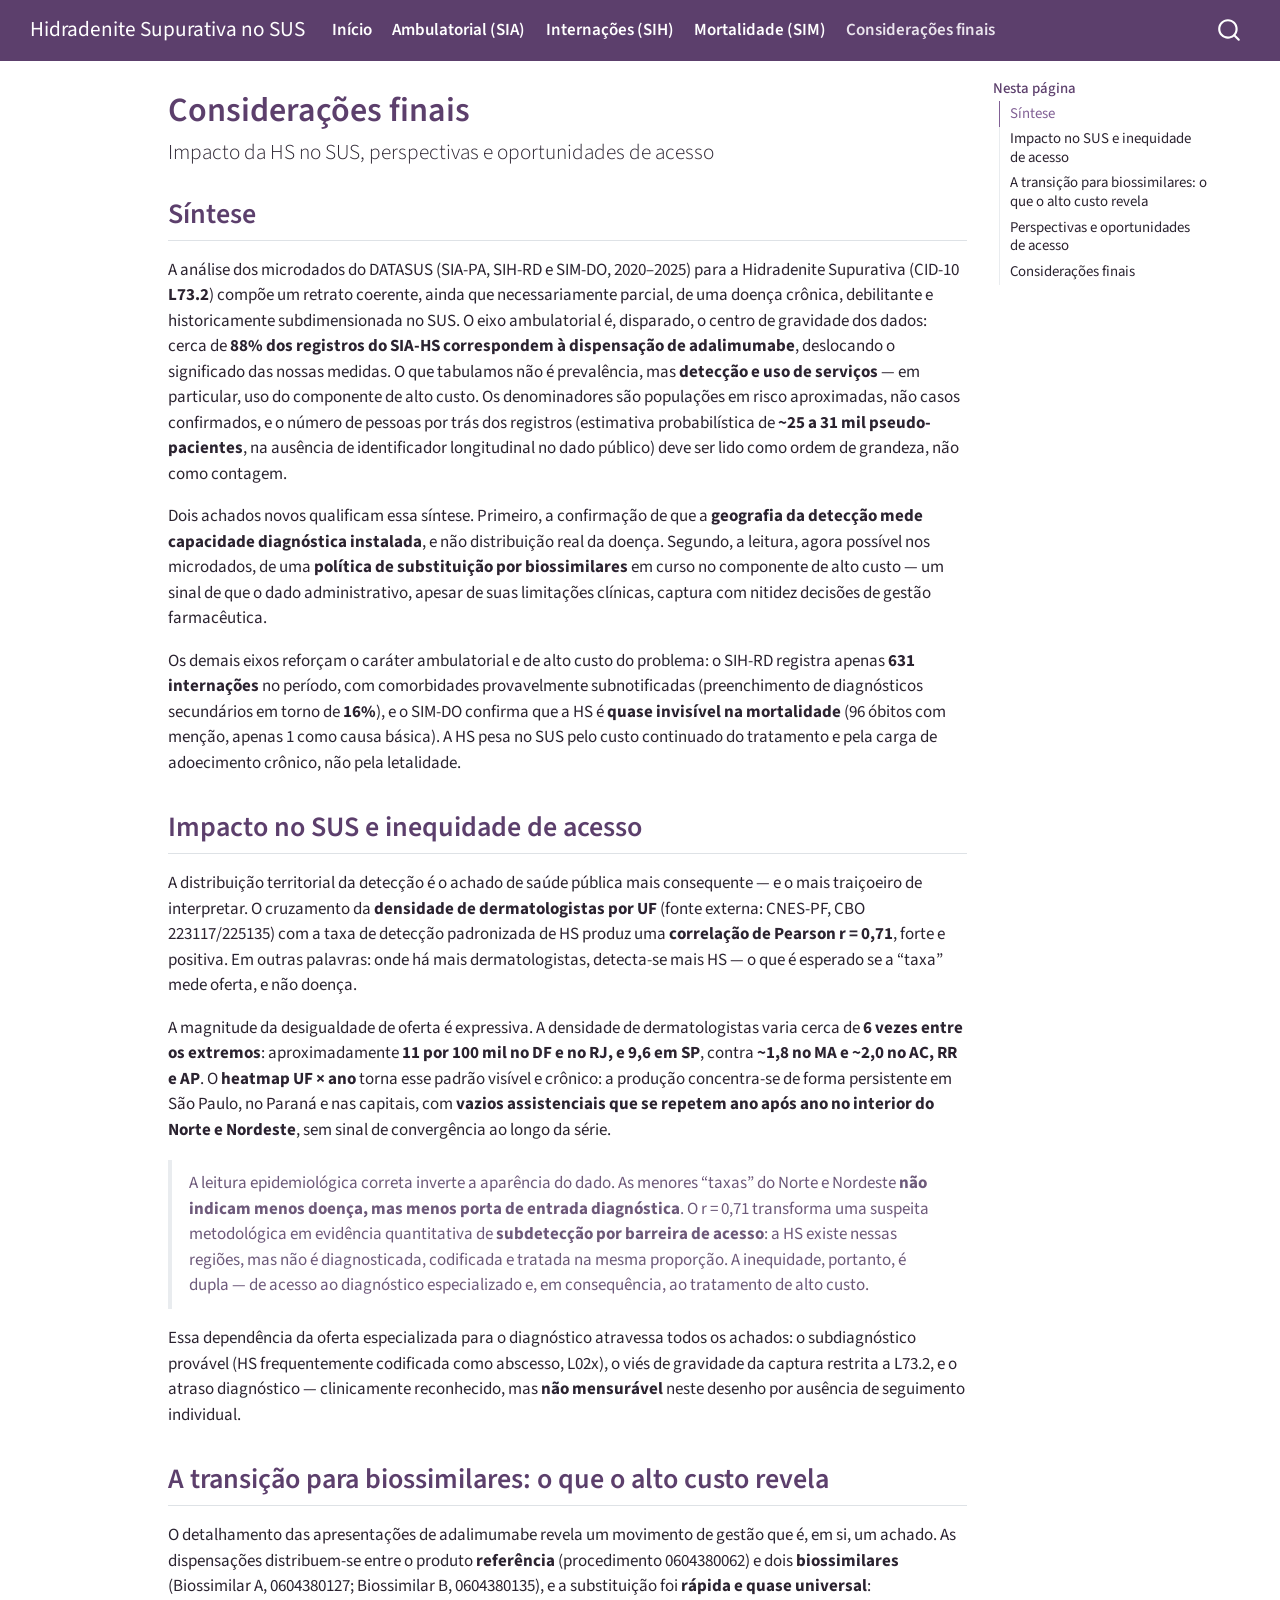
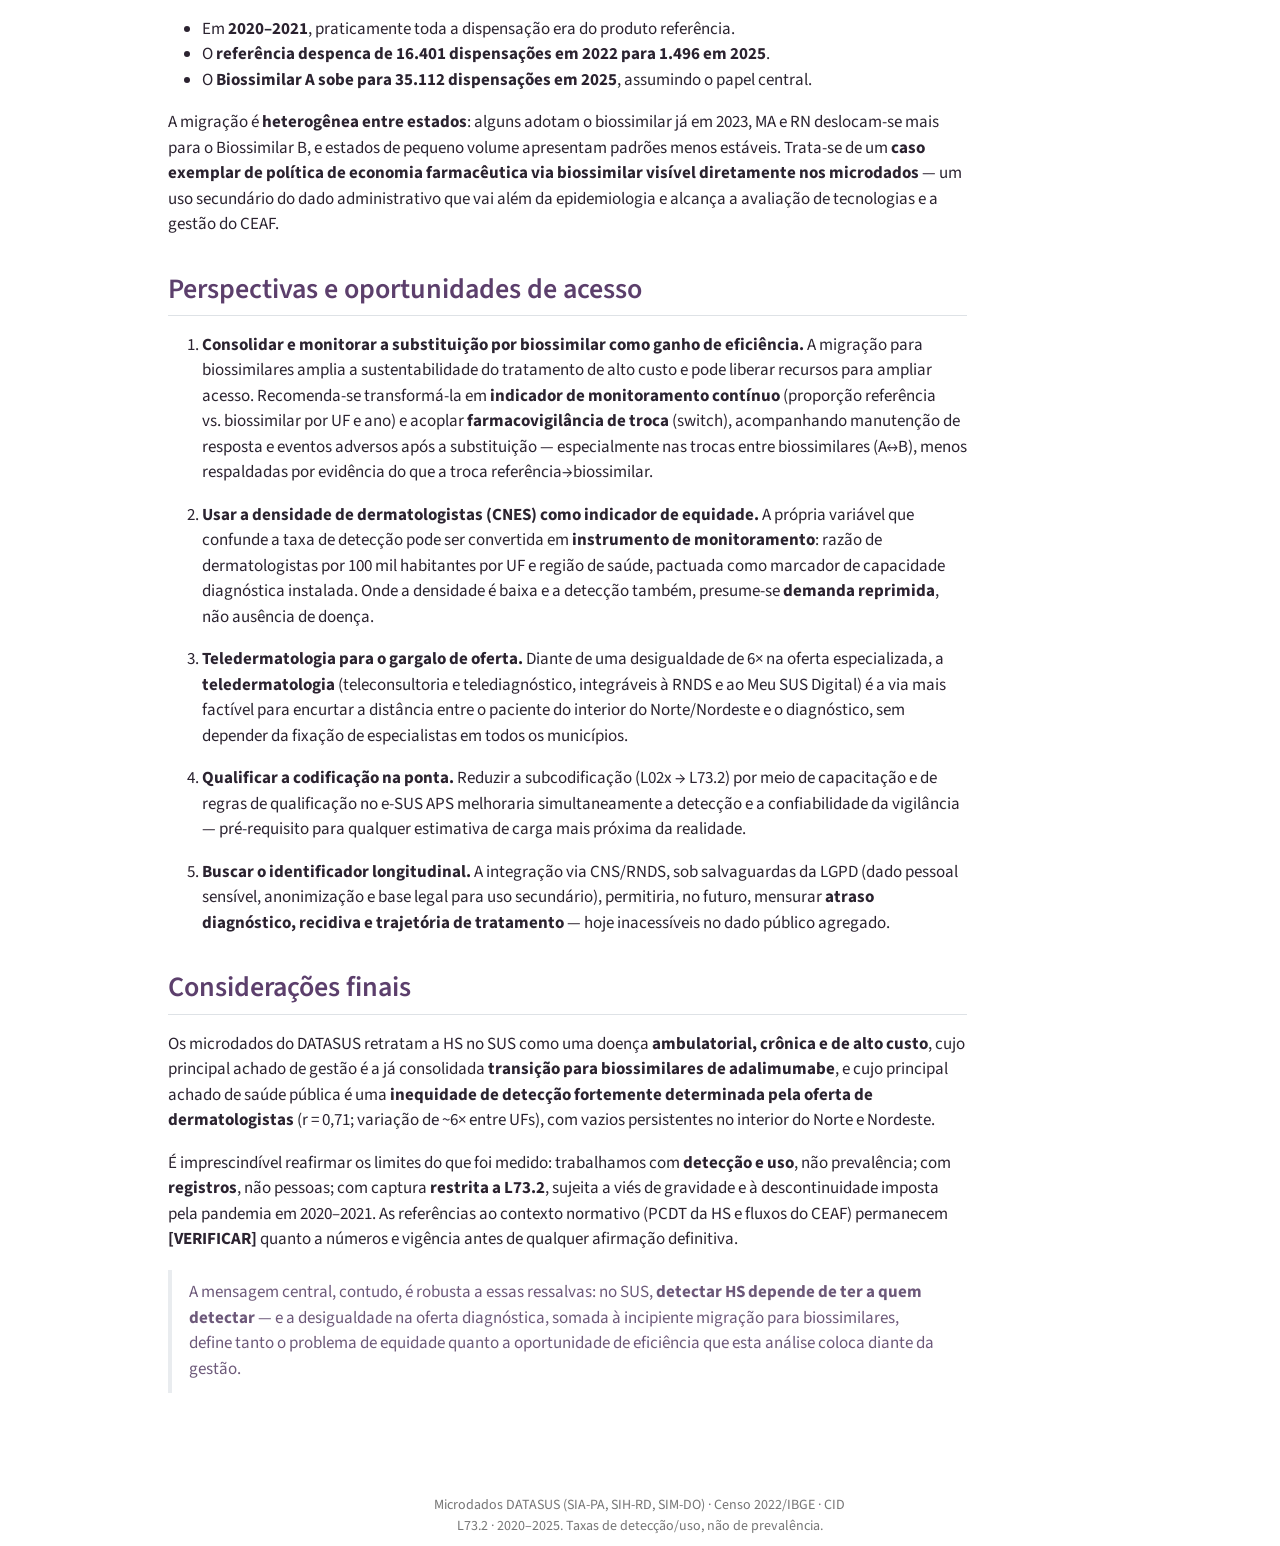
==== docs/consideracoes_finais.html @ 63f838a2 "Pipeline e relatório DATASUS — Hidradenite Supurativa (L73.2), 2020–2025 Pipeline reprodutível (R/ti" ====
<!DOCTYPE html>
<html xmlns="http://www.w3.org/1999/xhtml" lang="pt" xml:lang="pt"><head>

<meta charset="utf-8">
<meta name="generator" content="quarto-1.9.37">

<meta name="viewport" content="width=device-width, initial-scale=1.0, user-scalable=yes">


<title>Considerações finais – Hidradenite Supurativa no SUS</title>
<style>
/* Default styles provided by pandoc.
** See https://pandoc.org/MANUAL.html#variables-for-html for config info.
*/
code{white-space: pre-wrap;}
span.smallcaps{font-variant: small-caps;}
div.columns{display: flex; gap: min(4vw, 1.5em);}
div.column{flex: auto; overflow-x: auto;}
div.hanging-indent{margin-left: 1.5em; text-indent: -1.5em;}
ul.task-list{list-style: none;}
ul.task-list li input[type="checkbox"] {
  width: 0.8em;
  margin: 0 0.8em 0.2em -1em; /* quarto-specific, see https://github.com/quarto-dev/quarto-cli/issues/4556 */ 
  vertical-align: middle;
}
</style>


<script src="site_libs/quarto-nav/quarto-nav.js"></script>
<script src="site_libs/quarto-nav/headroom.min.js"></script>
<script src="site_libs/clipboard/clipboard.min.js"></script>
<script src="site_libs/quarto-search/autocomplete.umd.js"></script>
<script src="site_libs/quarto-search/fuse.min.js"></script>
<script src="site_libs/quarto-search/quarto-search.js"></script>
<meta name="quarto:offset" content="./">
<script src="site_libs/quarto-html/quarto.js" type="module"></script>
<script src="site_libs/quarto-html/tabsets/tabsets.js" type="module"></script>
<script src="site_libs/quarto-html/popper.min.js"></script>
<script src="site_libs/quarto-html/tippy.umd.min.js"></script>
<script src="site_libs/quarto-html/anchor.min.js"></script>
<link href="site_libs/quarto-html/tippy.css" rel="stylesheet">
<link href="site_libs/quarto-html/quarto-syntax-highlighting-7f8f88aac4f3542376d5c11b86a4c14d.css" rel="stylesheet" id="quarto-text-highlighting-styles">
<script src="site_libs/bootstrap/bootstrap.min.js"></script>
<link href="site_libs/bootstrap/bootstrap-icons.css" rel="stylesheet">
<link href="site_libs/bootstrap/bootstrap-8e43b0a3e7ccd0d8d51bb8af812707f5.min.css" rel="stylesheet" append-hash="true" id="quarto-bootstrap" data-mode="light">
<script id="quarto-search-options" type="application/json">{
  "location": "navbar",
  "copy-button": false,
  "collapse-after": 3,
  "panel-placement": "end",
  "type": "overlay",
  "limit": 50,
  "keyboard-shortcut": [
    "f",
    "/",
    "s"
  ],
  "show-item-context": false,
  "language": {
    "search-no-results-text": "Nenhum resultado",
    "search-matching-documents-text": "documentos correspondentes",
    "search-copy-link-title": "Copiar link para a busca",
    "search-hide-matches-text": "Esconder correspondências adicionais",
    "search-more-match-text": "mais correspondência neste documento",
    "search-more-matches-text": "mais correspondências neste documento",
    "search-clear-button-title": "Limpar",
    "search-text-placeholder": "",
    "search-detached-cancel-button-title": "Cancelar",
    "search-submit-button-title": "Enviar",
    "search-label": "Procurar"
  }
}</script>


</head>

<body class="nav-fixed quarto-light">

<div id="quarto-search-results"></div>
  <header id="quarto-header" class="headroom fixed-top">
    <nav class="navbar navbar-expand-lg " data-bs-theme="dark">
      <div class="navbar-container container-fluid">
      <div class="navbar-brand-container mx-auto">
    <a class="navbar-brand" href="./index.html">
    <span class="navbar-title">Hidradenite Supurativa no SUS</span>
    </a>
  </div>
            <div id="quarto-search" class="" title="Procurar"></div>
          <button class="navbar-toggler" type="button" data-bs-toggle="collapse" data-bs-target="#navbarCollapse" aria-controls="navbarCollapse" role="menu" aria-expanded="false" aria-label="Alternar de navegação" onclick="if (window.quartoToggleHeadroom) { window.quartoToggleHeadroom(); }">
  <span class="navbar-toggler-icon"></span>
</button>
          <div class="collapse navbar-collapse" id="navbarCollapse">
            <ul class="navbar-nav navbar-nav-scroll me-auto">
  <li class="nav-item">
    <a class="nav-link" href="./index.html"> 
<span class="menu-text">Início</span></a>
  </li>  
  <li class="nav-item">
    <a class="nav-link" href="./sia_hs.html"> 
<span class="menu-text">Ambulatorial (SIA)</span></a>
  </li>  
  <li class="nav-item">
    <a class="nav-link" href="./sih_hs.html"> 
<span class="menu-text">Internações (SIH)</span></a>
  </li>  
  <li class="nav-item">
    <a class="nav-link" href="./sim_hs.html"> 
<span class="menu-text">Mortalidade (SIM)</span></a>
  </li>  
  <li class="nav-item">
    <a class="nav-link active" href="./consideracoes_finais.html" aria-current="page"> 
<span class="menu-text">Considerações finais</span></a>
  </li>  
</ul>
          </div> <!-- /navcollapse -->
            <div class="quarto-navbar-tools">
</div>
      </div> <!-- /container-fluid -->
    </nav>
</header>
<!-- content -->
<div id="quarto-content" class="quarto-container page-columns page-rows-contents page-layout-article page-navbar">
<!-- sidebar -->
<!-- margin-sidebar -->
    <div id="quarto-margin-sidebar" class="sidebar margin-sidebar">
        <nav id="TOC" role="doc-toc" class="toc-active">
    <h2 id="toc-title">Nesta página</h2>
   
  <ul>
  <li><a href="#síntese" id="toc-síntese" class="nav-link active" data-scroll-target="#síntese">Síntese</a></li>
  <li><a href="#impacto-no-sus-e-inequidade-de-acesso" id="toc-impacto-no-sus-e-inequidade-de-acesso" class="nav-link" data-scroll-target="#impacto-no-sus-e-inequidade-de-acesso">Impacto no SUS e inequidade de acesso</a></li>
  <li><a href="#a-transição-para-biossimilares-o-que-o-alto-custo-revela" id="toc-a-transição-para-biossimilares-o-que-o-alto-custo-revela" class="nav-link" data-scroll-target="#a-transição-para-biossimilares-o-que-o-alto-custo-revela">A transição para biossimilares: o que o alto custo revela</a></li>
  <li><a href="#perspectivas-e-oportunidades-de-acesso" id="toc-perspectivas-e-oportunidades-de-acesso" class="nav-link" data-scroll-target="#perspectivas-e-oportunidades-de-acesso">Perspectivas e oportunidades de acesso</a></li>
  <li><a href="#considerações-finais" id="toc-considerações-finais" class="nav-link" data-scroll-target="#considerações-finais">Considerações finais</a></li>
  </ul>
</nav>
    </div>
<!-- main -->
<main class="content" id="quarto-document-content">

<header id="title-block-header" class="quarto-title-block default">
<div class="quarto-title">
<h1 class="title">Considerações finais</h1>
<p class="subtitle lead">Impacto da HS no SUS, perspectivas e oportunidades de acesso</p>
</div>



<div class="quarto-title-meta">

    
  
    
  </div>
  


</header>


<section id="síntese" class="level2">
<h2 class="anchored" data-anchor-id="síntese">Síntese</h2>
<p>A análise dos microdados do DATASUS (SIA-PA, SIH-RD e SIM-DO, 2020–2025) para a Hidradenite Supurativa (CID-10 <strong>L73.2</strong>) compõe um retrato coerente, ainda que necessariamente parcial, de uma doença crônica, debilitante e historicamente subdimensionada no SUS. O eixo ambulatorial é, disparado, o centro de gravidade dos dados: cerca de <strong>88% dos registros do SIA-HS correspondem à dispensação de adalimumabe</strong>, deslocando o significado das nossas medidas. O que tabulamos não é prevalência, mas <strong>detecção e uso de serviços</strong> — em particular, uso do componente de alto custo. Os denominadores são populações em risco aproximadas, não casos confirmados, e o número de pessoas por trás dos registros (estimativa probabilística de <strong>~25 a 31 mil pseudo-pacientes</strong>, na ausência de identificador longitudinal no dado público) deve ser lido como ordem de grandeza, não como contagem.</p>
<p>Dois achados novos qualificam essa síntese. Primeiro, a confirmação de que a <strong>geografia da detecção mede capacidade diagnóstica instalada</strong>, e não distribuição real da doença. Segundo, a leitura, agora possível nos microdados, de uma <strong>política de substituição por biossimilares</strong> em curso no componente de alto custo — um sinal de que o dado administrativo, apesar de suas limitações clínicas, captura com nitidez decisões de gestão farmacêutica.</p>
<p>Os demais eixos reforçam o caráter ambulatorial e de alto custo do problema: o SIH-RD registra apenas <strong>631 internações</strong> no período, com comorbidades provavelmente subnotificadas (preenchimento de diagnósticos secundários em torno de <strong>16%</strong>), e o SIM-DO confirma que a HS é <strong>quase invisível na mortalidade</strong> (96 óbitos com menção, apenas 1 como causa básica). A HS pesa no SUS pelo custo continuado do tratamento e pela carga de adoecimento crônico, não pela letalidade.</p>
</section>
<section id="impacto-no-sus-e-inequidade-de-acesso" class="level2">
<h2 class="anchored" data-anchor-id="impacto-no-sus-e-inequidade-de-acesso">Impacto no SUS e inequidade de acesso</h2>
<p>A distribuição territorial da detecção é o achado de saúde pública mais consequente — e o mais traiçoeiro de interpretar. O cruzamento da <strong>densidade de dermatologistas por UF</strong> (fonte externa: CNES-PF, CBO 223117/225135) com a taxa de detecção padronizada de HS produz uma <strong>correlação de Pearson r = 0,71</strong>, forte e positiva. Em outras palavras: onde há mais dermatologistas, detecta-se mais HS — o que é esperado se a “taxa” mede oferta, e não doença.</p>
<p>A magnitude da desigualdade de oferta é expressiva. A densidade de dermatologistas varia cerca de <strong>6 vezes entre os extremos</strong>: aproximadamente <strong>11 por 100 mil no DF e no RJ, e 9,6 em SP</strong>, contra <strong>~1,8 no MA e ~2,0 no AC, RR e AP</strong>. O <strong>heatmap UF × ano</strong> torna esse padrão visível e crônico: a produção concentra-se de forma persistente em São Paulo, no Paraná e nas capitais, com <strong>vazios assistenciais que se repetem ano após ano no interior do Norte e Nordeste</strong>, sem sinal de convergência ao longo da série.</p>
<blockquote class="blockquote">
<p>A leitura epidemiológica correta inverte a aparência do dado. As menores “taxas” do Norte e Nordeste <strong>não indicam menos doença, mas menos porta de entrada diagnóstica</strong>. O r = 0,71 transforma uma suspeita metodológica em evidência quantitativa de <strong>subdetecção por barreira de acesso</strong>: a HS existe nessas regiões, mas não é diagnosticada, codificada e tratada na mesma proporção. A inequidade, portanto, é dupla — de acesso ao diagnóstico especializado e, em consequência, ao tratamento de alto custo.</p>
</blockquote>
<p>Essa dependência da oferta especializada para o diagnóstico atravessa todos os achados: o subdiagnóstico provável (HS frequentemente codificada como abscesso, L02x), o viés de gravidade da captura restrita a L73.2, e o atraso diagnóstico — clinicamente reconhecido, mas <strong>não mensurável</strong> neste desenho por ausência de seguimento individual.</p>
</section>
<section id="a-transição-para-biossimilares-o-que-o-alto-custo-revela" class="level2">
<h2 class="anchored" data-anchor-id="a-transição-para-biossimilares-o-que-o-alto-custo-revela">A transição para biossimilares: o que o alto custo revela</h2>
<p>O detalhamento das apresentações de adalimumabe revela um movimento de gestão que é, em si, um achado. As dispensações distribuem-se entre o produto <strong>referência</strong> (procedimento 0604380062) e dois <strong>biossimilares</strong> (Biossimilar A, 0604380127; Biossimilar B, 0604380135), e a substituição foi <strong>rápida e quase universal</strong>:</p>
<ul>
<li>Em <strong>2020–2021</strong>, praticamente toda a dispensação era do produto referência.</li>
<li>O <strong>referência despenca de 16.401 dispensações em 2022 para 1.496 em 2025</strong>.</li>
<li>O <strong>Biossimilar A sobe para 35.112 dispensações em 2025</strong>, assumindo o papel central.</li>
</ul>
<p>A migração é <strong>heterogênea entre estados</strong>: alguns adotam o biossimilar já em 2023, MA e RN deslocam-se mais para o Biossimilar B, e estados de pequeno volume apresentam padrões menos estáveis. Trata-se de um <strong>caso exemplar de política de economia farmacêutica via biossimilar visível diretamente nos microdados</strong> — um uso secundário do dado administrativo que vai além da epidemiologia e alcança a avaliação de tecnologias e a gestão do CEAF.</p>
</section>
<section id="perspectivas-e-oportunidades-de-acesso" class="level2">
<h2 class="anchored" data-anchor-id="perspectivas-e-oportunidades-de-acesso">Perspectivas e oportunidades de acesso</h2>
<ol type="1">
<li><p><strong>Consolidar e monitorar a substituição por biossimilar como ganho de eficiência.</strong> A migração para biossimilares amplia a sustentabilidade do tratamento de alto custo e pode liberar recursos para ampliar acesso. Recomenda-se transformá-la em <strong>indicador de monitoramento contínuo</strong> (proporção referência vs.&nbsp;biossimilar por UF e ano) e acoplar <strong>farmacovigilância de troca</strong> (switch), acompanhando manutenção de resposta e eventos adversos após a substituição — especialmente nas trocas entre biossimilares (A↔︎B), menos respaldadas por evidência do que a troca referência→biossimilar.</p></li>
<li><p><strong>Usar a densidade de dermatologistas (CNES) como indicador de equidade.</strong> A própria variável que confunde a taxa de detecção pode ser convertida em <strong>instrumento de monitoramento</strong>: razão de dermatologistas por 100 mil habitantes por UF e região de saúde, pactuada como marcador de capacidade diagnóstica instalada. Onde a densidade é baixa e a detecção também, presume-se <strong>demanda reprimida</strong>, não ausência de doença.</p></li>
<li><p><strong>Teledermatologia para o gargalo de oferta.</strong> Diante de uma desigualdade de 6× na oferta especializada, a <strong>teledermatologia</strong> (teleconsultoria e telediagnóstico, integráveis à RNDS e ao Meu SUS Digital) é a via mais factível para encurtar a distância entre o paciente do interior do Norte/Nordeste e o diagnóstico, sem depender da fixação de especialistas em todos os municípios.</p></li>
<li><p><strong>Qualificar a codificação na ponta.</strong> Reduzir a subcodificação (L02x → L73.2) por meio de capacitação e de regras de qualificação no e-SUS APS melhoraria simultaneamente a detecção e a confiabilidade da vigilância — pré-requisito para qualquer estimativa de carga mais próxima da realidade.</p></li>
<li><p><strong>Buscar o identificador longitudinal.</strong> A integração via CNS/RNDS, sob salvaguardas da LGPD (dado pessoal sensível, anonimização e base legal para uso secundário), permitiria, no futuro, mensurar <strong>atraso diagnóstico, recidiva e trajetória de tratamento</strong> — hoje inacessíveis no dado público agregado.</p></li>
</ol>
</section>
<section id="considerações-finais" class="level2">
<h2 class="anchored" data-anchor-id="considerações-finais">Considerações finais</h2>
<p>Os microdados do DATASUS retratam a HS no SUS como uma doença <strong>ambulatorial, crônica e de alto custo</strong>, cujo principal achado de gestão é a já consolidada <strong>transição para biossimilares de adalimumabe</strong>, e cujo principal achado de saúde pública é uma <strong>inequidade de detecção fortemente determinada pela oferta de dermatologistas</strong> (r = 0,71; variação de ~6× entre UFs), com vazios persistentes no interior do Norte e Nordeste.</p>
<p>É imprescindível reafirmar os limites do que foi medido: trabalhamos com <strong>detecção e uso</strong>, não prevalência; com <strong>registros</strong>, não pessoas; com captura <strong>restrita a L73.2</strong>, sujeita a viés de gravidade e à descontinuidade imposta pela pandemia em 2020–2021. As referências ao contexto normativo (PCDT da HS e fluxos do CEAF) permanecem <strong>[VERIFICAR]</strong> quanto a números e vigência antes de qualquer afirmação definitiva.</p>
<blockquote class="blockquote">
<p>A mensagem central, contudo, é robusta a essas ressalvas: no SUS, <strong>detectar HS depende de ter a quem detectar</strong> — e a desigualdade na oferta diagnóstica, somada à incipiente migração para biossimilares, define tanto o problema de equidade quanto a oportunidade de eficiência que esta análise coloca diante da gestão.</p>
</blockquote>


</section>

</main> <!-- /main -->
<script id="quarto-html-after-body" type="application/javascript">
  window.document.addEventListener("DOMContentLoaded", function (event) {
    const icon = "";
    const anchorJS = new window.AnchorJS();
    anchorJS.options = {
      placement: 'right',
      icon: icon
    };
    anchorJS.add('.anchored');
    const isCodeAnnotation = (el) => {
      for (const clz of el.classList) {
        if (clz.startsWith('code-annotation-')) {                     
          return true;
        }
      }
      return false;
    }
    const onCopySuccess = function(e) {
      // button target
      const button = e.trigger;
      // don't keep focus
      button.blur();
      // flash "checked"
      button.classList.add('code-copy-button-checked');
      var currentTitle = button.getAttribute("title");
      button.setAttribute("title", "Copiada");
      let tooltip;
      if (window.bootstrap) {
        button.setAttribute("data-bs-toggle", "tooltip");
        button.setAttribute("data-bs-placement", "left");
        button.setAttribute("data-bs-title", "Copiada");
        tooltip = new bootstrap.Tooltip(button, 
          { trigger: "manual", 
            customClass: "code-copy-button-tooltip",
            offset: [0, -8]});
        tooltip.show();    
      }
      setTimeout(function() {
        if (tooltip) {
          tooltip.hide();
          button.removeAttribute("data-bs-title");
          button.removeAttribute("data-bs-toggle");
          button.removeAttribute("data-bs-placement");
        }
        button.setAttribute("title", currentTitle);
        button.classList.remove('code-copy-button-checked');
      }, 1000);
      // clear code selection
      e.clearSelection();
    }
    const getTextToCopy = function(trigger) {
      const outerScaffold = trigger.parentElement.cloneNode(true);
      const codeEl = outerScaffold.querySelector('code');
      for (const childEl of codeEl.children) {
        if (isCodeAnnotation(childEl)) {
          childEl.remove();
        }
      }
      return codeEl.innerText;
    }
    const clipboard = new window.ClipboardJS('.code-copy-button:not([data-in-quarto-modal])', {
      text: getTextToCopy
    });
    clipboard.on('success', onCopySuccess);
    if (window.document.getElementById('quarto-embedded-source-code-modal')) {
      const clipboardModal = new window.ClipboardJS('.code-copy-button[data-in-quarto-modal]', {
        text: getTextToCopy,
        container: window.document.getElementById('quarto-embedded-source-code-modal')
      });
      clipboardModal.on('success', onCopySuccess);
    }
      var localhostRegex = new RegExp(/^(?:http|https):\/\/localhost\:?[0-9]*\//);
      var mailtoRegex = new RegExp(/^mailto:/);
        var filterRegex = new RegExp('/' + window.location.host + '/');
      var isInternal = (href) => {
          return filterRegex.test(href) || localhostRegex.test(href) || mailtoRegex.test(href);
      }
      // Inspect non-navigation links and adorn them if external
     var links = window.document.querySelectorAll('a[href]:not(.nav-link):not(.navbar-brand):not(.toc-action):not(.sidebar-link):not(.sidebar-item-toggle):not(.pagination-link):not(.no-external):not([aria-hidden]):not(.dropdown-item):not(.quarto-navigation-tool):not(.about-link)');
      for (var i=0; i<links.length; i++) {
        const link = links[i];
        if (!isInternal(link.href)) {
          // undo the damage that might have been done by quarto-nav.js in the case of
          // links that we want to consider external
          if (link.dataset.originalHref !== undefined) {
            link.href = link.dataset.originalHref;
          }
        }
      }
    function tippyHover(el, contentFn, onTriggerFn, onUntriggerFn) {
      const config = {
        allowHTML: true,
        maxWidth: 500,
        delay: 100,
        arrow: false,
        appendTo: function(el) {
            return el.parentElement;
        },
        interactive: true,
        interactiveBorder: 10,
        theme: 'quarto',
        placement: 'bottom-start',
      };
      if (contentFn) {
        config.content = contentFn;
      }
      if (onTriggerFn) {
        config.onTrigger = onTriggerFn;
      }
      if (onUntriggerFn) {
        config.onUntrigger = onUntriggerFn;
      }
      window.tippy(el, config); 
    }
    const noterefs = window.document.querySelectorAll('a[role="doc-noteref"]');
    for (var i=0; i<noterefs.length; i++) {
      const ref = noterefs[i];
      tippyHover(ref, function() {
        // use id or data attribute instead here
        let href = ref.getAttribute('data-footnote-href') || ref.getAttribute('href');
        try { href = new URL(href).hash; } catch {}
        const id = href.replace(/^#\/?/, "");
        const note = window.document.getElementById(id);
        if (note) {
          return note.innerHTML;
        } else {
          return "";
        }
      });
    }
    const xrefs = window.document.querySelectorAll('a.quarto-xref');
    const processXRef = (id, note) => {
      // Strip column container classes
      const stripColumnClz = (el) => {
        el.classList.remove("page-full", "page-columns");
        if (el.children) {
          for (const child of el.children) {
            stripColumnClz(child);
          }
        }
      }
      stripColumnClz(note)
      if (id === null || id.startsWith('sec-')) {
        // Special case sections, only their first couple elements
        const container = document.createElement("div");
        if (note.children && note.children.length > 2) {
          container.appendChild(note.children[0].cloneNode(true));
          for (let i = 1; i < note.children.length; i++) {
            const child = note.children[i];
            if (child.tagName === "P" && child.innerText === "") {
              continue;
            } else {
              container.appendChild(child.cloneNode(true));
              break;
            }
          }
          if (window.Quarto?.typesetMath) {
            window.Quarto.typesetMath(container);
          }
          return container.innerHTML
        } else {
          if (window.Quarto?.typesetMath) {
            window.Quarto.typesetMath(note);
          }
          return note.innerHTML;
        }
      } else {
        // Remove any anchor links if they are present
        const anchorLink = note.querySelector('a.anchorjs-link');
        if (anchorLink) {
          anchorLink.remove();
        }
        if (window.Quarto?.typesetMath) {
          window.Quarto.typesetMath(note);
        }
        if (note.classList.contains("callout")) {
          return note.outerHTML;
        } else {
          return note.innerHTML;
        }
      }
    }
    for (var i=0; i<xrefs.length; i++) {
      const xref = xrefs[i];
      tippyHover(xref, undefined, function(instance) {
        instance.disable();
        let url = xref.getAttribute('href');
        let hash = undefined; 
        if (url.startsWith('#')) {
          hash = url;
        } else {
          try { hash = new URL(url).hash; } catch {}
        }
        if (hash) {
          const id = hash.replace(/^#\/?/, "");
          const note = window.document.getElementById(id);
          if (note !== null) {
            try {
              const html = processXRef(id, note.cloneNode(true));
              instance.setContent(html);
            } finally {
              instance.enable();
              instance.show();
            }
          } else {
            // See if we can fetch this
            fetch(url.split('#')[0])
            .then(res => res.text())
            .then(html => {
              const parser = new DOMParser();
              const htmlDoc = parser.parseFromString(html, "text/html");
              const note = htmlDoc.getElementById(id);
              if (note !== null) {
                const html = processXRef(id, note);
                instance.setContent(html);
              } 
            }).finally(() => {
              instance.enable();
              instance.show();
            });
          }
        } else {
          // See if we can fetch a full url (with no hash to target)
          // This is a special case and we should probably do some content thinning / targeting
          fetch(url)
          .then(res => res.text())
          .then(html => {
            const parser = new DOMParser();
            const htmlDoc = parser.parseFromString(html, "text/html");
            const note = htmlDoc.querySelector('main.content');
            if (note !== null) {
              // This should only happen for chapter cross references
              // (since there is no id in the URL)
              // remove the first header
              if (note.children.length > 0 && note.children[0].tagName === "HEADER") {
                note.children[0].remove();
              }
              const html = processXRef(null, note);
              instance.setContent(html);
            } 
          }).finally(() => {
            instance.enable();
            instance.show();
          });
        }
      }, function(instance) {
      });
    }
        let selectedAnnoteEl;
        const selectorForAnnotation = ( cell, annotation) => {
          let cellAttr = 'data-code-cell="' + cell + '"';
          let lineAttr = 'data-code-annotation="' +  annotation + '"';
          const selector = 'span[' + cellAttr + '][' + lineAttr + ']';
          return selector;
        }
        const selectCodeLines = (annoteEl) => {
          const doc = window.document;
          const targetCell = annoteEl.getAttribute("data-target-cell");
          const targetAnnotation = annoteEl.getAttribute("data-target-annotation");
          const annoteSpan = window.document.querySelector(selectorForAnnotation(targetCell, targetAnnotation));
          const lines = annoteSpan.getAttribute("data-code-lines").split(",");
          const lineIds = lines.map((line) => {
            return targetCell + "-" + line;
          })
          let top = null;
          let height = null;
          let parent = null;
          if (lineIds.length > 0) {
              //compute the position of the single el (top and bottom and make a div)
              const el = window.document.getElementById(lineIds[0]);
              top = el.offsetTop;
              height = el.offsetHeight;
              parent = el.parentElement.parentElement;
            if (lineIds.length > 1) {
              const lastEl = window.document.getElementById(lineIds[lineIds.length - 1]);
              const bottom = lastEl.offsetTop + lastEl.offsetHeight;
              height = bottom - top;
            }
            if (top !== null && height !== null && parent !== null) {
              // cook up a div (if necessary) and position it 
              let div = window.document.getElementById("code-annotation-line-highlight");
              if (div === null) {
                div = window.document.createElement("div");
                div.setAttribute("id", "code-annotation-line-highlight");
                div.style.position = 'absolute';
                parent.appendChild(div);
              }
              div.style.top = top - 2 + "px";
              div.style.height = height + 4 + "px";
              div.style.left = 0;
              let gutterDiv = window.document.getElementById("code-annotation-line-highlight-gutter");
              if (gutterDiv === null) {
                gutterDiv = window.document.createElement("div");
                gutterDiv.setAttribute("id", "code-annotation-line-highlight-gutter");
                gutterDiv.style.position = 'absolute';
                const codeCell = window.document.getElementById(targetCell);
                const gutter = codeCell.querySelector('.code-annotation-gutter');
                gutter.appendChild(gutterDiv);
              }
              gutterDiv.style.top = top - 2 + "px";
              gutterDiv.style.height = height + 4 + "px";
            }
            selectedAnnoteEl = annoteEl;
          }
        };
        const unselectCodeLines = () => {
          const elementsIds = ["code-annotation-line-highlight", "code-annotation-line-highlight-gutter"];
          elementsIds.forEach((elId) => {
            const div = window.document.getElementById(elId);
            if (div) {
              div.remove();
            }
          });
          selectedAnnoteEl = undefined;
        };
          // Handle positioning of the toggle
      window.addEventListener(
        "resize",
        throttle(() => {
          elRect = undefined;
          if (selectedAnnoteEl) {
            selectCodeLines(selectedAnnoteEl);
          }
        }, 10)
      );
      function throttle(fn, ms) {
      let throttle = false;
      let timer;
        return (...args) => {
          if(!throttle) { // first call gets through
              fn.apply(this, args);
              throttle = true;
          } else { // all the others get throttled
              if(timer) clearTimeout(timer); // cancel #2
              timer = setTimeout(() => {
                fn.apply(this, args);
                timer = throttle = false;
              }, ms);
          }
        };
      }
        // Attach click handler to the DT
        const annoteDls = window.document.querySelectorAll('dt[data-target-cell]');
        for (const annoteDlNode of annoteDls) {
          annoteDlNode.addEventListener('click', (event) => {
            const clickedEl = event.target;
            if (clickedEl !== selectedAnnoteEl) {
              unselectCodeLines();
              const activeEl = window.document.querySelector('dt[data-target-cell].code-annotation-active');
              if (activeEl) {
                activeEl.classList.remove('code-annotation-active');
              }
              selectCodeLines(clickedEl);
              clickedEl.classList.add('code-annotation-active');
            } else {
              // Unselect the line
              unselectCodeLines();
              clickedEl.classList.remove('code-annotation-active');
            }
          });
        }
    const findCites = (el) => {
      const parentEl = el.parentElement;
      if (parentEl) {
        const cites = parentEl.dataset.cites;
        if (cites) {
          return {
            el,
            cites: cites.split(' ')
          };
        } else {
          return findCites(el.parentElement)
        }
      } else {
        return undefined;
      }
    };
    var bibliorefs = window.document.querySelectorAll('a[role="doc-biblioref"]');
    for (var i=0; i<bibliorefs.length; i++) {
      const ref = bibliorefs[i];
      const citeInfo = findCites(ref);
      if (citeInfo) {
        tippyHover(citeInfo.el, function() {
          var popup = window.document.createElement('div');
          citeInfo.cites.forEach(function(cite) {
            var citeDiv = window.document.createElement('div');
            citeDiv.classList.add('hanging-indent');
            citeDiv.classList.add('csl-entry');
            var biblioDiv = window.document.getElementById('ref-' + cite);
            if (biblioDiv) {
              citeDiv.innerHTML = biblioDiv.innerHTML;
            }
            popup.appendChild(citeDiv);
          });
          return popup.innerHTML;
        });
      }
    }
  });
  </script>
</div> <!-- /content -->
<footer class="footer">
  <div class="nav-footer">
    <div class="nav-footer-left">
      &nbsp;
    </div>   
    <div class="nav-footer-center">
<p>Microdados DATASUS (SIA-PA, SIH-RD, SIM-DO) · Censo 2022/IBGE · CID L73.2 · 2020–2025. Taxas de detecção/uso, não de prevalência.</p>
</div>
    <div class="nav-footer-right">
      &nbsp;
    </div>
  </div>
</footer>




</body></html>
---- docs/site_libs/quarto-html/tippy.css ----
.tippy-box[data-animation=fade][data-state=hidden]{opacity:0}[data-tippy-root]{max-width:calc(100vw - 10px)}.tippy-box{position:relative;background-color:#333;color:#fff;border-radius:4px;font-size:14px;line-height:1.4;white-space:normal;outline:0;transition-property:transform,visibility,opacity}.tippy-box[data-placement^=top]>.tippy-arrow{bottom:0}.tippy-box[data-placement^=top]>.tippy-arrow:before{bottom:-7px;left:0;border-width:8px 8px 0;border-top-color:initial;transform-origin:center top}.tippy-box[data-placement^=bottom]>.tippy-arrow{top:0}.tippy-box[data-placement^=bottom]>.tippy-arrow:before{top:-7px;left:0;border-width:0 8px 8px;border-bottom-color:initial;transform-origin:center bottom}.tippy-box[data-placement^=left]>.tippy-arrow{right:0}.tippy-box[data-placement^=left]>.tippy-arrow:before{border-width:8px 0 8px 8px;border-left-color:initial;right:-7px;transform-origin:center left}.tippy-box[data-placement^=right]>.tippy-arrow{left:0}.tippy-box[data-placement^=right]>.tippy-arrow:before{left:-7px;border-width:8px 8px 8px 0;border-right-color:initial;transform-origin:center right}.tippy-box[data-inertia][data-state=visible]{transition-timing-function:cubic-bezier(.54,1.5,.38,1.11)}.tippy-arrow{width:16px;height:16px;color:#333}.tippy-arrow:before{content:"";position:absolute;border-color:transparent;border-style:solid}.tippy-content{position:relative;padding:5px 9px;z-index:1}
---- docs/site_libs/quarto-html/quarto-syntax-highlighting-7f8f88aac4f3542376d5c11b86a4c14d.css ----
/* quarto syntax highlight colors */
:root {
  --quarto-hl-ot-color: #003B4F;
  --quarto-hl-at-color: #657422;
  --quarto-hl-ss-color: #20794D;
  --quarto-hl-an-color: #5E5E5E;
  --quarto-hl-fu-color: #4758AB;
  --quarto-hl-st-color: #20794D;
  --quarto-hl-cf-color: #003B4F;
  --quarto-hl-op-color: #5E5E5E;
  --quarto-hl-er-color: #AD0000;
  --quarto-hl-bn-color: #AD0000;
  --quarto-hl-al-color: #AD0000;
  --quarto-hl-va-color: #111111;
  --quarto-hl-bu-color: inherit;
  --quarto-hl-ex-color: inherit;
  --quarto-hl-pp-color: #AD0000;
  --quarto-hl-in-color: #5E5E5E;
  --quarto-hl-vs-color: #20794D;
  --quarto-hl-wa-color: #5E5E5E;
  --quarto-hl-do-color: #5E5E5E;
  --quarto-hl-im-color: #00769E;
  --quarto-hl-ch-color: #20794D;
  --quarto-hl-dt-color: #AD0000;
  --quarto-hl-fl-color: #AD0000;
  --quarto-hl-co-color: #5E5E5E;
  --quarto-hl-cv-color: #5E5E5E;
  --quarto-hl-cn-color: #8f5902;
  --quarto-hl-sc-color: #5E5E5E;
  --quarto-hl-dv-color: #AD0000;
  --quarto-hl-kw-color: #003B4F;
}

/* other quarto variables */
:root {
  --quarto-font-monospace: SFMono-Regular, Menlo, Monaco, Consolas, "Liberation Mono", "Courier New", monospace;
}

/* syntax highlight based on Pandoc's rules */
pre > code.sourceCode > span {
  color: #003B4F;
}

code.sourceCode > span {
  color: #003B4F;
}

div.sourceCode,
div.sourceCode pre.sourceCode {
  color: #003B4F;
}

/* Normal */
code span {
  color: #003B4F;
}

/* Alert */
code span.al {
  color: #AD0000;
  font-style: inherit;
}

/* Annotation */
code span.an {
  color: #5E5E5E;
  font-style: inherit;
}

/* Attribute */
code span.at {
  color: #657422;
  font-style: inherit;
}

/* BaseN */
code span.bn {
  color: #AD0000;
  font-style: inherit;
}

/* BuiltIn */
code span.bu {
  font-style: inherit;
}

/* ControlFlow */
code span.cf {
  color: #003B4F;
  font-weight: bold;
  font-style: inherit;
}

/* Char */
code span.ch {
  color: #20794D;
  font-style: inherit;
}

/* Constant */
code span.cn {
  color: #8f5902;
  font-style: inherit;
}

/* Comment */
code span.co {
  color: #5E5E5E;
  font-style: inherit;
}

/* CommentVar */
code span.cv {
  color: #5E5E5E;
  font-style: italic;
}

/* Documentation */
code span.do {
  color: #5E5E5E;
  font-style: italic;
}

/* DataType */
code span.dt {
  color: #AD0000;
  font-style: inherit;
}

/* DecVal */
code span.dv {
  color: #AD0000;
  font-style: inherit;
}

/* Error */
code span.er {
  color: #AD0000;
  font-style: inherit;
}

/* Extension */
code span.ex {
  font-style: inherit;
}

/* Float */
code span.fl {
  color: #AD0000;
  font-style: inherit;
}

/* Function */
code span.fu {
  color: #4758AB;
  font-style: inherit;
}

/* Import */
code span.im {
  color: #00769E;
  font-style: inherit;
}

/* Information */
code span.in {
  color: #5E5E5E;
  font-style: inherit;
}

/* Keyword */
code span.kw {
  color: #003B4F;
  font-weight: bold;
  font-style: inherit;
}

/* Operator */
code span.op {
  color: #5E5E5E;
  font-style: inherit;
}

/* Other */
code span.ot {
  color: #003B4F;
  font-style: inherit;
}

/* Preprocessor */
code span.pp {
  color: #AD0000;
  font-style: inherit;
}

/* SpecialChar */
code span.sc {
  color: #5E5E5E;
  font-style: inherit;
}

/* SpecialString */
code span.ss {
  color: #20794D;
  font-style: inherit;
}

/* String */
code span.st {
  color: #20794D;
  font-style: inherit;
}

/* Variable */
code span.va {
  color: #111111;
  font-style: inherit;
}

/* VerbatimString */
code span.vs {
  color: #20794D;
  font-style: inherit;
}

/* Warning */
code span.wa {
  color: #5E5E5E;
  font-style: italic;
}

.prevent-inlining {
  content: "</";
}

/*# sourceMappingURL=789ad8cd35626ba772517505b42a116e.css.map */
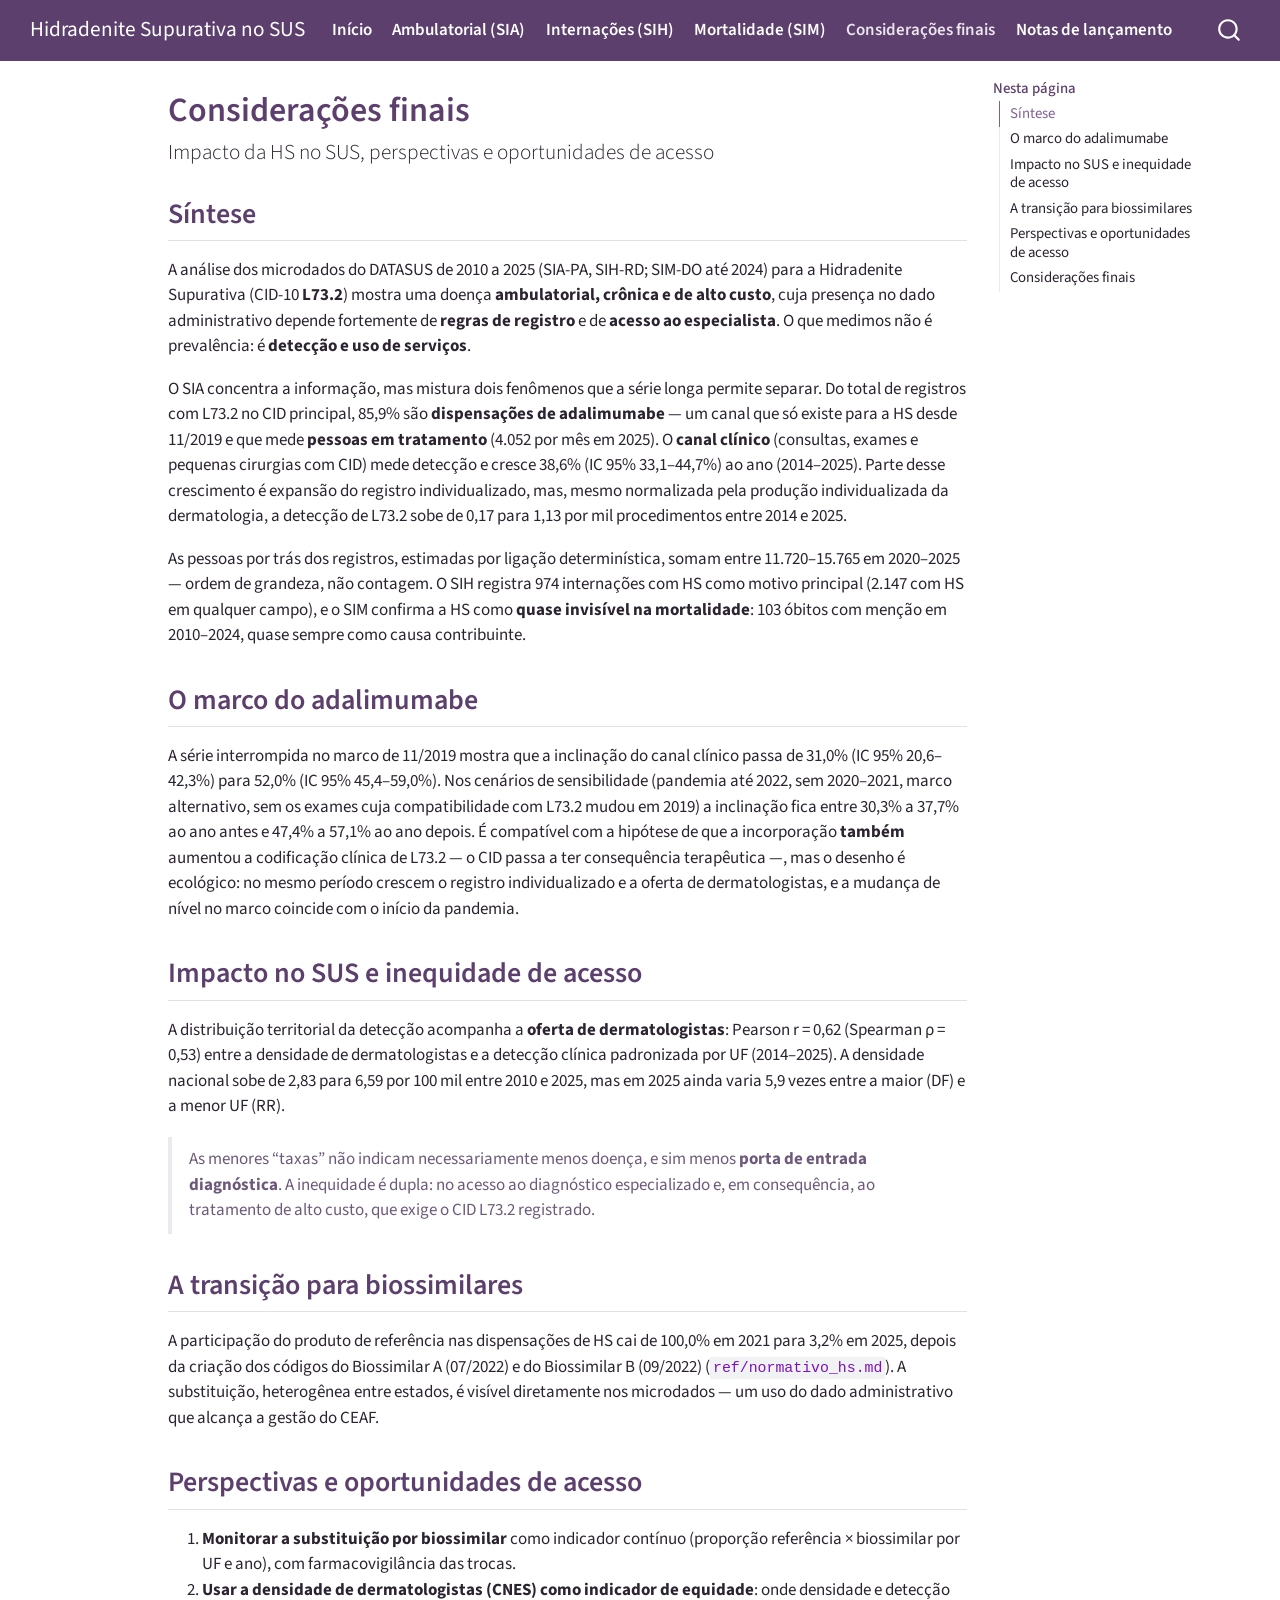
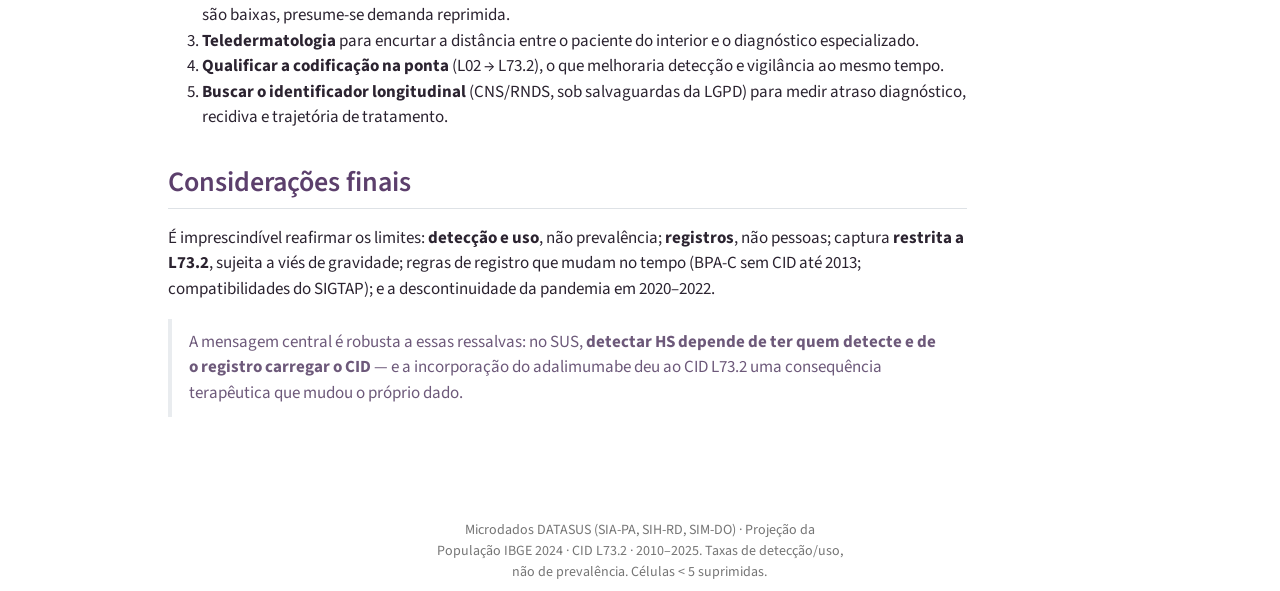
==== commit 98a970c1: "v2: série 2010–2025 a partir dos DBC originais (R550-2) - Definição de caso versionada (scripts/hs_l" ====
--- a/docs/consideracoes_finais.html
+++ b/docs/consideracoes_finais.html
@@ -111,6 +111,10 @@
     <a class="nav-link active" href="./consideracoes_finais.html" aria-current="page"> 
 <span class="menu-text">Considerações finais</span></a>
   </li>  
+  <li class="nav-item">
+    <a class="nav-link" href="./notas_lancamento.html"> 
+<span class="menu-text">Notas de lançamento</span></a>
+  </li>  
 </ul>
           </div> <!-- /navcollapse -->
             <div class="quarto-navbar-tools">
@@ -128,8 +132,9 @@
    
   <ul>
   <li><a href="#síntese" id="toc-síntese" class="nav-link active" data-scroll-target="#síntese">Síntese</a></li>
+  <li><a href="#o-marco-do-adalimumabe" id="toc-o-marco-do-adalimumabe" class="nav-link" data-scroll-target="#o-marco-do-adalimumabe">O marco do adalimumabe</a></li>
   <li><a href="#impacto-no-sus-e-inequidade-de-acesso" id="toc-impacto-no-sus-e-inequidade-de-acesso" class="nav-link" data-scroll-target="#impacto-no-sus-e-inequidade-de-acesso">Impacto no SUS e inequidade de acesso</a></li>
-  <li><a href="#a-transição-para-biossimilares-o-que-o-alto-custo-revela" id="toc-a-transição-para-biossimilares-o-que-o-alto-custo-revela" class="nav-link" data-scroll-target="#a-transição-para-biossimilares-o-que-o-alto-custo-revela">A transição para biossimilares: o que o alto custo revela</a></li>
+  <li><a href="#a-transição-para-biossimilares" id="toc-a-transição-para-biossimilares" class="nav-link" data-scroll-target="#a-transição-para-biossimilares">A transição para biossimilares</a></li>
   <li><a href="#perspectivas-e-oportunidades-de-acesso" id="toc-perspectivas-e-oportunidades-de-acesso" class="nav-link" data-scroll-target="#perspectivas-e-oportunidades-de-acesso">Perspectivas e oportunidades de acesso</a></li>
   <li><a href="#considerações-finais" id="toc-considerações-finais" class="nav-link" data-scroll-target="#considerações-finais">Considerações finais</a></li>
   </ul>
@@ -160,45 +165,40 @@
 
 <section id="síntese" class="level2">
 <h2 class="anchored" data-anchor-id="síntese">Síntese</h2>
-<p>A análise dos microdados do DATASUS (SIA-PA, SIH-RD e SIM-DO, 2020–2025) para a Hidradenite Supurativa (CID-10 <strong>L73.2</strong>) compõe um retrato coerente, ainda que necessariamente parcial, de uma doença crônica, debilitante e historicamente subdimensionada no SUS. O eixo ambulatorial é, disparado, o centro de gravidade dos dados: cerca de <strong>88% dos registros do SIA-HS correspondem à dispensação de adalimumabe</strong>, deslocando o significado das nossas medidas. O que tabulamos não é prevalência, mas <strong>detecção e uso de serviços</strong> — em particular, uso do componente de alto custo. Os denominadores são populações em risco aproximadas, não casos confirmados, e o número de pessoas por trás dos registros (estimativa probabilística de <strong>~25 a 31 mil pseudo-pacientes</strong>, na ausência de identificador longitudinal no dado público) deve ser lido como ordem de grandeza, não como contagem.</p>
-<p>Dois achados novos qualificam essa síntese. Primeiro, a confirmação de que a <strong>geografia da detecção mede capacidade diagnóstica instalada</strong>, e não distribuição real da doença. Segundo, a leitura, agora possível nos microdados, de uma <strong>política de substituição por biossimilares</strong> em curso no componente de alto custo — um sinal de que o dado administrativo, apesar de suas limitações clínicas, captura com nitidez decisões de gestão farmacêutica.</p>
-<p>Os demais eixos reforçam o caráter ambulatorial e de alto custo do problema: o SIH-RD registra apenas <strong>631 internações</strong> no período, com comorbidades provavelmente subnotificadas (preenchimento de diagnósticos secundários em torno de <strong>16%</strong>), e o SIM-DO confirma que a HS é <strong>quase invisível na mortalidade</strong> (96 óbitos com menção, apenas 1 como causa básica). A HS pesa no SUS pelo custo continuado do tratamento e pela carga de adoecimento crônico, não pela letalidade.</p>
+<p>A análise dos microdados do DATASUS de 2010 a 2025 (SIA-PA, SIH-RD; SIM-DO até 2024) para a Hidradenite Supurativa (CID-10 <strong>L73.2</strong>) mostra uma doença <strong>ambulatorial, crônica e de alto custo</strong>, cuja presença no dado administrativo depende fortemente de <strong>regras de registro</strong> e de <strong>acesso ao especialista</strong>. O que medimos não é prevalência: é <strong>detecção e uso de serviços</strong>.</p>
+<p>O SIA concentra a informação, mas mistura dois fenômenos que a série longa permite separar. Do total de registros com L73.2 no CID principal, 85,9% são <strong>dispensações de adalimumabe</strong> — um canal que só existe para a HS desde 11/2019 e que mede <strong>pessoas em tratamento</strong> (4.052 por mês em 2025). O <strong>canal clínico</strong> (consultas, exames e pequenas cirurgias com CID) mede detecção e cresce 38,6% (IC 95% 33,1–44,7%) ao ano (2014–2025). Parte desse crescimento é expansão do registro individualizado, mas, mesmo normalizada pela produção individualizada da dermatologia, a detecção de L73.2 sobe de 0,17 para 1,13 por mil procedimentos entre 2014 e 2025.</p>
+<p>As pessoas por trás dos registros, estimadas por ligação determinística, somam entre 11.720–15.765 em 2020–2025 — ordem de grandeza, não contagem. O SIH registra 974 internações com HS como motivo principal (2.147 com HS em qualquer campo), e o SIM confirma a HS como <strong>quase invisível na mortalidade</strong>: 103 óbitos com menção em 2010–2024, quase sempre como causa contribuinte.</p>
+</section>
+<section id="o-marco-do-adalimumabe" class="level2">
+<h2 class="anchored" data-anchor-id="o-marco-do-adalimumabe">O marco do adalimumabe</h2>
+<p>A série interrompida no marco de 11/2019 mostra que a inclinação do canal clínico passa de 31,0% (IC 95% 20,6–42,3%) para 52,0% (IC 95% 45,4–59,0%). Nos cenários de sensibilidade (pandemia até 2022, sem 2020–2021, marco alternativo, sem os exames cuja compatibilidade com L73.2 mudou em 2019) a inclinação fica entre 30,3% a 37,7% ao ano antes e 47,4% a 57,1% ao ano depois. É compatível com a hipótese de que a incorporação <strong>também</strong> aumentou a codificação clínica de L73.2 — o CID passa a ter consequência terapêutica —, mas o desenho é ecológico: no mesmo período crescem o registro individualizado e a oferta de dermatologistas, e a mudança de nível no marco coincide com o início da pandemia.</p>
 </section>
 <section id="impacto-no-sus-e-inequidade-de-acesso" class="level2">
 <h2 class="anchored" data-anchor-id="impacto-no-sus-e-inequidade-de-acesso">Impacto no SUS e inequidade de acesso</h2>
-<p>A distribuição territorial da detecção é o achado de saúde pública mais consequente — e o mais traiçoeiro de interpretar. O cruzamento da <strong>densidade de dermatologistas por UF</strong> (fonte externa: CNES-PF, CBO 223117/225135) com a taxa de detecção padronizada de HS produz uma <strong>correlação de Pearson r = 0,71</strong>, forte e positiva. Em outras palavras: onde há mais dermatologistas, detecta-se mais HS — o que é esperado se a “taxa” mede oferta, e não doença.</p>
-<p>A magnitude da desigualdade de oferta é expressiva. A densidade de dermatologistas varia cerca de <strong>6 vezes entre os extremos</strong>: aproximadamente <strong>11 por 100 mil no DF e no RJ, e 9,6 em SP</strong>, contra <strong>~1,8 no MA e ~2,0 no AC, RR e AP</strong>. O <strong>heatmap UF × ano</strong> torna esse padrão visível e crônico: a produção concentra-se de forma persistente em São Paulo, no Paraná e nas capitais, com <strong>vazios assistenciais que se repetem ano após ano no interior do Norte e Nordeste</strong>, sem sinal de convergência ao longo da série.</p>
+<p>A distribuição territorial da detecção acompanha a <strong>oferta de dermatologistas</strong>: Pearson r = 0,62 (Spearman ρ = 0,53) entre a densidade de dermatologistas e a detecção clínica padronizada por UF (2014–2025). A densidade nacional sobe de 2,83 para 6,59 por 100 mil entre 2010 e 2025, mas em 2025 ainda varia 5,9 vezes entre a maior (DF) e a menor UF (RR).</p>
 <blockquote class="blockquote">
-<p>A leitura epidemiológica correta inverte a aparência do dado. As menores “taxas” do Norte e Nordeste <strong>não indicam menos doença, mas menos porta de entrada diagnóstica</strong>. O r = 0,71 transforma uma suspeita metodológica em evidência quantitativa de <strong>subdetecção por barreira de acesso</strong>: a HS existe nessas regiões, mas não é diagnosticada, codificada e tratada na mesma proporção. A inequidade, portanto, é dupla — de acesso ao diagnóstico especializado e, em consequência, ao tratamento de alto custo.</p>
+<p>As menores “taxas” não indicam necessariamente menos doença, e sim menos <strong>porta de entrada diagnóstica</strong>. A inequidade é dupla: no acesso ao diagnóstico especializado e, em consequência, ao tratamento de alto custo, que exige o CID L73.2 registrado.</p>
 </blockquote>
-<p>Essa dependência da oferta especializada para o diagnóstico atravessa todos os achados: o subdiagnóstico provável (HS frequentemente codificada como abscesso, L02x), o viés de gravidade da captura restrita a L73.2, e o atraso diagnóstico — clinicamente reconhecido, mas <strong>não mensurável</strong> neste desenho por ausência de seguimento individual.</p>
 </section>
-<section id="a-transição-para-biossimilares-o-que-o-alto-custo-revela" class="level2">
-<h2 class="anchored" data-anchor-id="a-transição-para-biossimilares-o-que-o-alto-custo-revela">A transição para biossimilares: o que o alto custo revela</h2>
-<p>O detalhamento das apresentações de adalimumabe revela um movimento de gestão que é, em si, um achado. As dispensações distribuem-se entre o produto <strong>referência</strong> (procedimento 0604380062) e dois <strong>biossimilares</strong> (Biossimilar A, 0604380127; Biossimilar B, 0604380135), e a substituição foi <strong>rápida e quase universal</strong>:</p>
-<ul>
-<li>Em <strong>2020–2021</strong>, praticamente toda a dispensação era do produto referência.</li>
-<li>O <strong>referência despenca de 16.401 dispensações em 2022 para 1.496 em 2025</strong>.</li>
-<li>O <strong>Biossimilar A sobe para 35.112 dispensações em 2025</strong>, assumindo o papel central.</li>
-</ul>
-<p>A migração é <strong>heterogênea entre estados</strong>: alguns adotam o biossimilar já em 2023, MA e RN deslocam-se mais para o Biossimilar B, e estados de pequeno volume apresentam padrões menos estáveis. Trata-se de um <strong>caso exemplar de política de economia farmacêutica via biossimilar visível diretamente nos microdados</strong> — um uso secundário do dado administrativo que vai além da epidemiologia e alcança a avaliação de tecnologias e a gestão do CEAF.</p>
+<section id="a-transição-para-biossimilares" class="level2">
+<h2 class="anchored" data-anchor-id="a-transição-para-biossimilares">A transição para biossimilares</h2>
+<p>A participação do produto de referência nas dispensações de HS cai de 100,0% em 2021 para 3,2% em 2025, depois da criação dos códigos do Biossimilar A (07/2022) e do Biossimilar B (09/2022) (<code>ref/normativo_hs.md</code>). A substituição, heterogênea entre estados, é visível diretamente nos microdados — um uso do dado administrativo que alcança a gestão do CEAF.</p>
 </section>
 <section id="perspectivas-e-oportunidades-de-acesso" class="level2">
 <h2 class="anchored" data-anchor-id="perspectivas-e-oportunidades-de-acesso">Perspectivas e oportunidades de acesso</h2>
 <ol type="1">
-<li><p><strong>Consolidar e monitorar a substituição por biossimilar como ganho de eficiência.</strong> A migração para biossimilares amplia a sustentabilidade do tratamento de alto custo e pode liberar recursos para ampliar acesso. Recomenda-se transformá-la em <strong>indicador de monitoramento contínuo</strong> (proporção referência vs.&nbsp;biossimilar por UF e ano) e acoplar <strong>farmacovigilância de troca</strong> (switch), acompanhando manutenção de resposta e eventos adversos após a substituição — especialmente nas trocas entre biossimilares (A↔︎B), menos respaldadas por evidência do que a troca referência→biossimilar.</p></li>
-<li><p><strong>Usar a densidade de dermatologistas (CNES) como indicador de equidade.</strong> A própria variável que confunde a taxa de detecção pode ser convertida em <strong>instrumento de monitoramento</strong>: razão de dermatologistas por 100 mil habitantes por UF e região de saúde, pactuada como marcador de capacidade diagnóstica instalada. Onde a densidade é baixa e a detecção também, presume-se <strong>demanda reprimida</strong>, não ausência de doença.</p></li>
-<li><p><strong>Teledermatologia para o gargalo de oferta.</strong> Diante de uma desigualdade de 6× na oferta especializada, a <strong>teledermatologia</strong> (teleconsultoria e telediagnóstico, integráveis à RNDS e ao Meu SUS Digital) é a via mais factível para encurtar a distância entre o paciente do interior do Norte/Nordeste e o diagnóstico, sem depender da fixação de especialistas em todos os municípios.</p></li>
-<li><p><strong>Qualificar a codificação na ponta.</strong> Reduzir a subcodificação (L02x → L73.2) por meio de capacitação e de regras de qualificação no e-SUS APS melhoraria simultaneamente a detecção e a confiabilidade da vigilância — pré-requisito para qualquer estimativa de carga mais próxima da realidade.</p></li>
-<li><p><strong>Buscar o identificador longitudinal.</strong> A integração via CNS/RNDS, sob salvaguardas da LGPD (dado pessoal sensível, anonimização e base legal para uso secundário), permitiria, no futuro, mensurar <strong>atraso diagnóstico, recidiva e trajetória de tratamento</strong> — hoje inacessíveis no dado público agregado.</p></li>
+<li><strong>Monitorar a substituição por biossimilar</strong> como indicador contínuo (proporção referência × biossimilar por UF e ano), com farmacovigilância das trocas.</li>
+<li><strong>Usar a densidade de dermatologistas (CNES) como indicador de equidade</strong>: onde densidade e detecção são baixas, presume-se demanda reprimida.</li>
+<li><strong>Teledermatologia</strong> para encurtar a distância entre o paciente do interior e o diagnóstico especializado.</li>
+<li><strong>Qualificar a codificação na ponta</strong> (L02 → L73.2), o que melhoraria detecção e vigilância ao mesmo tempo.</li>
+<li><strong>Buscar o identificador longitudinal</strong> (CNS/RNDS, sob salvaguardas da LGPD) para medir atraso diagnóstico, recidiva e trajetória de tratamento.</li>
 </ol>
 </section>
 <section id="considerações-finais" class="level2">
 <h2 class="anchored" data-anchor-id="considerações-finais">Considerações finais</h2>
-<p>Os microdados do DATASUS retratam a HS no SUS como uma doença <strong>ambulatorial, crônica e de alto custo</strong>, cujo principal achado de gestão é a já consolidada <strong>transição para biossimilares de adalimumabe</strong>, e cujo principal achado de saúde pública é uma <strong>inequidade de detecção fortemente determinada pela oferta de dermatologistas</strong> (r = 0,71; variação de ~6× entre UFs), com vazios persistentes no interior do Norte e Nordeste.</p>
-<p>É imprescindível reafirmar os limites do que foi medido: trabalhamos com <strong>detecção e uso</strong>, não prevalência; com <strong>registros</strong>, não pessoas; com captura <strong>restrita a L73.2</strong>, sujeita a viés de gravidade e à descontinuidade imposta pela pandemia em 2020–2021. As referências ao contexto normativo (PCDT da HS e fluxos do CEAF) permanecem <strong>[VERIFICAR]</strong> quanto a números e vigência antes de qualquer afirmação definitiva.</p>
+<p>É imprescindível reafirmar os limites: <strong>detecção e uso</strong>, não prevalência; <strong>registros</strong>, não pessoas; captura <strong>restrita a L73.2</strong>, sujeita a viés de gravidade; regras de registro que mudam no tempo (BPA-C sem CID até 2013; compatibilidades do SIGTAP); e a descontinuidade da pandemia em 2020–2022.</p>
 <blockquote class="blockquote">
-<p>A mensagem central, contudo, é robusta a essas ressalvas: no SUS, <strong>detectar HS depende de ter a quem detectar</strong> — e a desigualdade na oferta diagnóstica, somada à incipiente migração para biossimilares, define tanto o problema de equidade quanto a oportunidade de eficiência que esta análise coloca diante da gestão.</p>
+<p>A mensagem central é robusta a essas ressalvas: no SUS, <strong>detectar HS depende de ter quem detecte e de o registro carregar o CID</strong> — e a incorporação do adalimumabe deu ao CID L73.2 uma consequência terapêutica que mudou o próprio dado.</p>
 </blockquote>
 
 
@@ -612,7 +612,7 @@
       &nbsp;
     </div>   
     <div class="nav-footer-center">
-<p>Microdados DATASUS (SIA-PA, SIH-RD, SIM-DO) · Censo 2022/IBGE · CID L73.2 · 2020–2025. Taxas de detecção/uso, não de prevalência.</p>
+<p>Microdados DATASUS (SIA-PA, SIH-RD, SIM-DO) · Projeção da População IBGE 2024 · CID L73.2 · 2010–2025. Taxas de detecção/uso, não de prevalência. Células &lt; 5 suprimidas.</p>
 </div>
     <div class="nav-footer-right">
       &nbsp;
